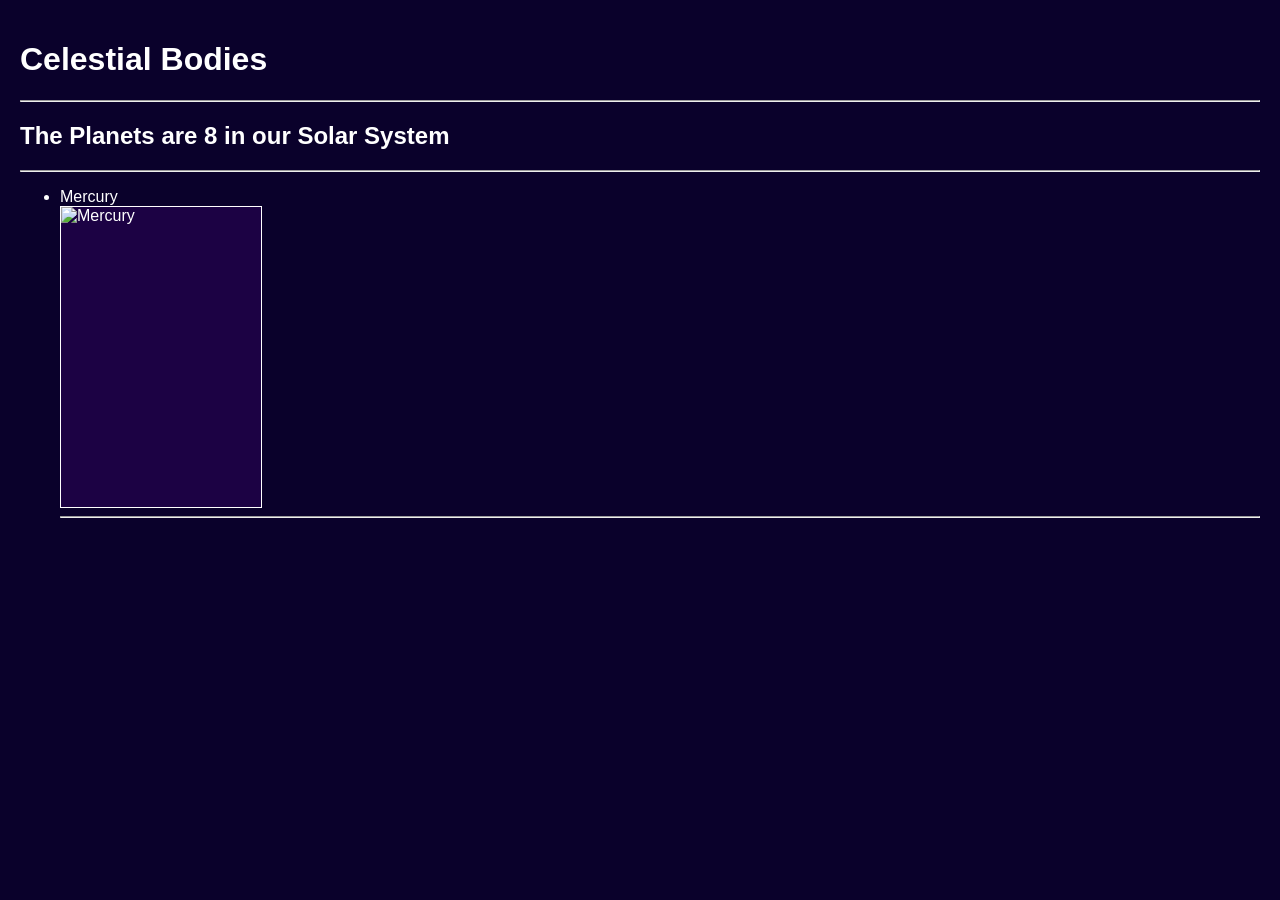
==== planets.html @ 5cb7618b "Initial website" ====
<!DOCTYPE html>
<html lang="en">
<head>
    <meta charset="UTF-8">
    <meta name="viewport" content="width=device-width, initial-scale=1.0">
    <title>Planets</title>
    <style>
        body {
            background: rgb(10, 1, 43);
            color: white;
            font-family: Arial, sans-serif;
            margin: 0;
            padding: 20px;
        }

        .image-container {
          width: 200px;
          height: 300px;
          border: 1px solid white;
          background: black;
        }

        .image-container img {
          width: 100%;
          height: 100%;
          object-fit: cover;
          object-position: 80% 100%;
          display: block;
          background: rgb(28, 2, 68);
        }
    </style>
</head>
<body>
    <h1>Celestial Bodies</h1>
    <hr>
    <h2>The Planets are 8 in our Solar System</h2>
    <hr>
    <ul>
        <li>Mercury</li>
        <div class="image-container">
            <img src="c:\Users\LX\Downloads\Mercury-removebg-preview.png" alt="Mercury">
        </div>
        <hr>
        
    </ul>
</body>
</html>
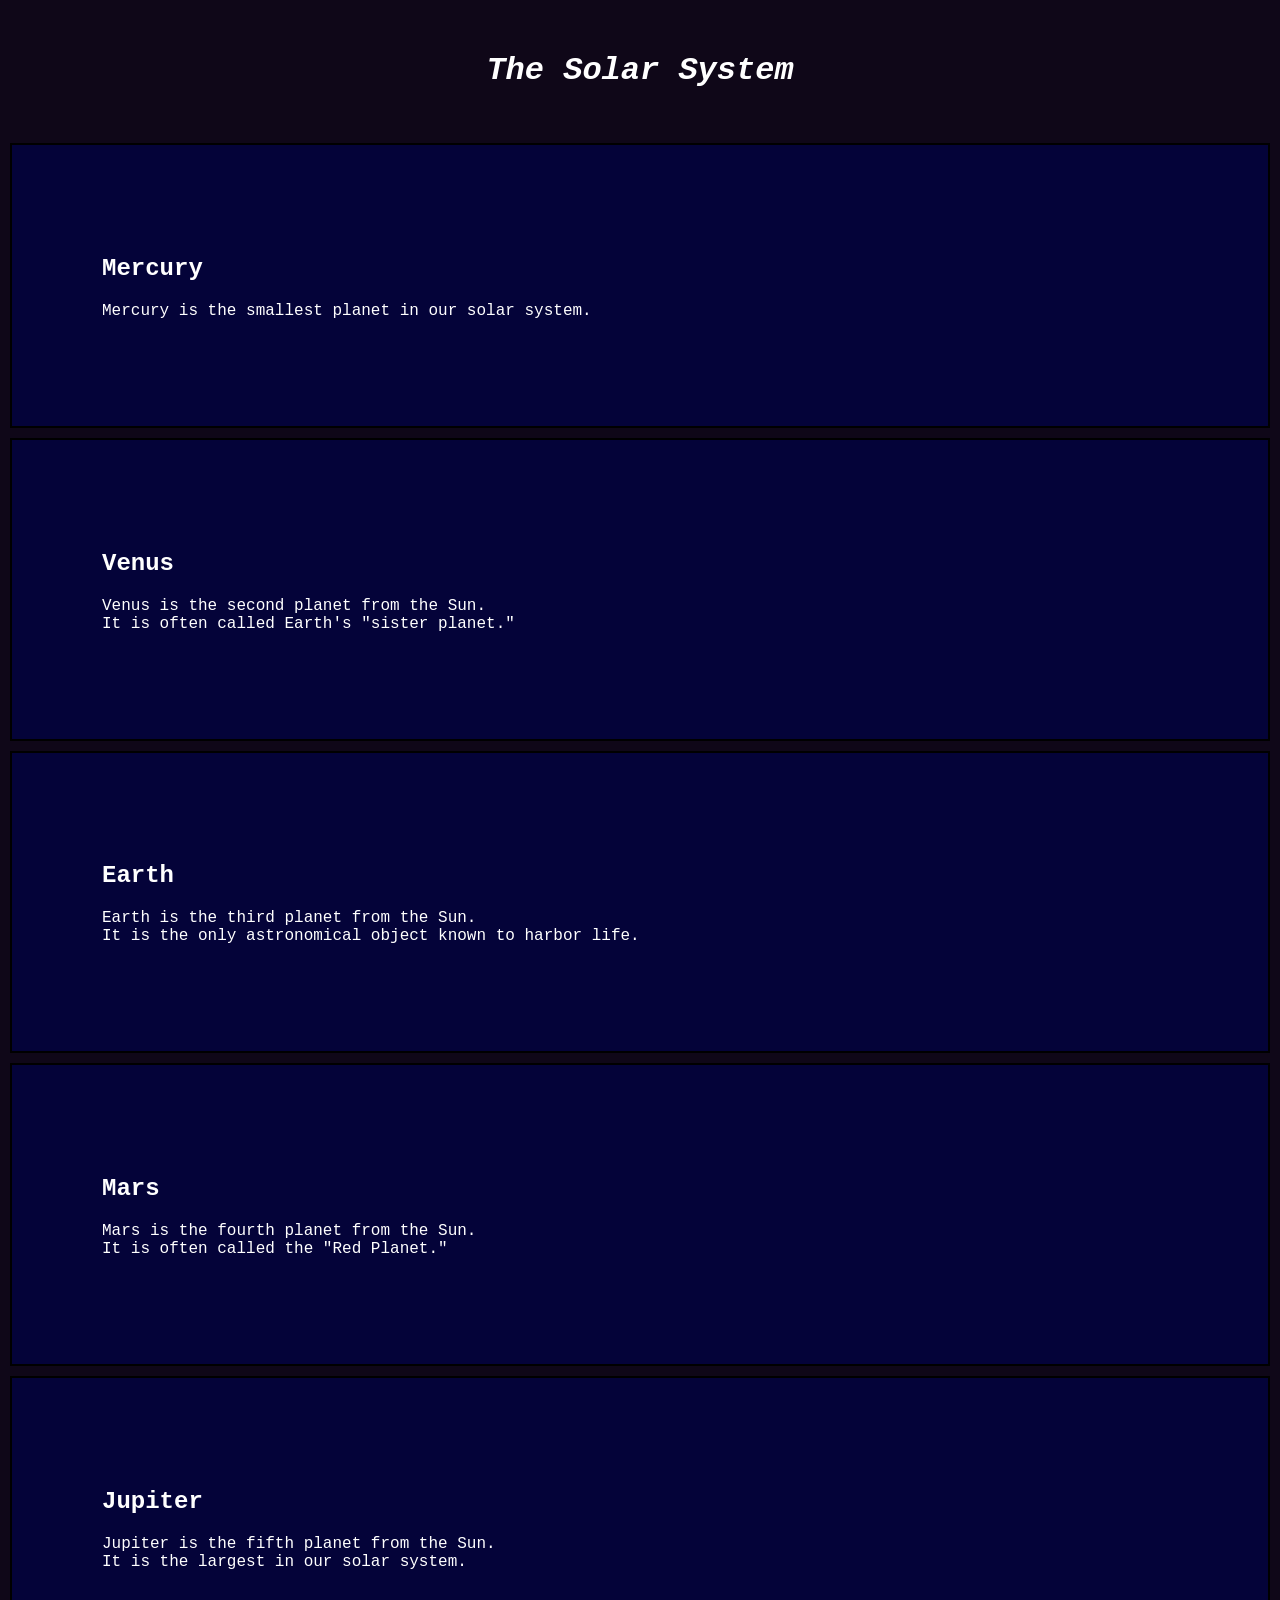
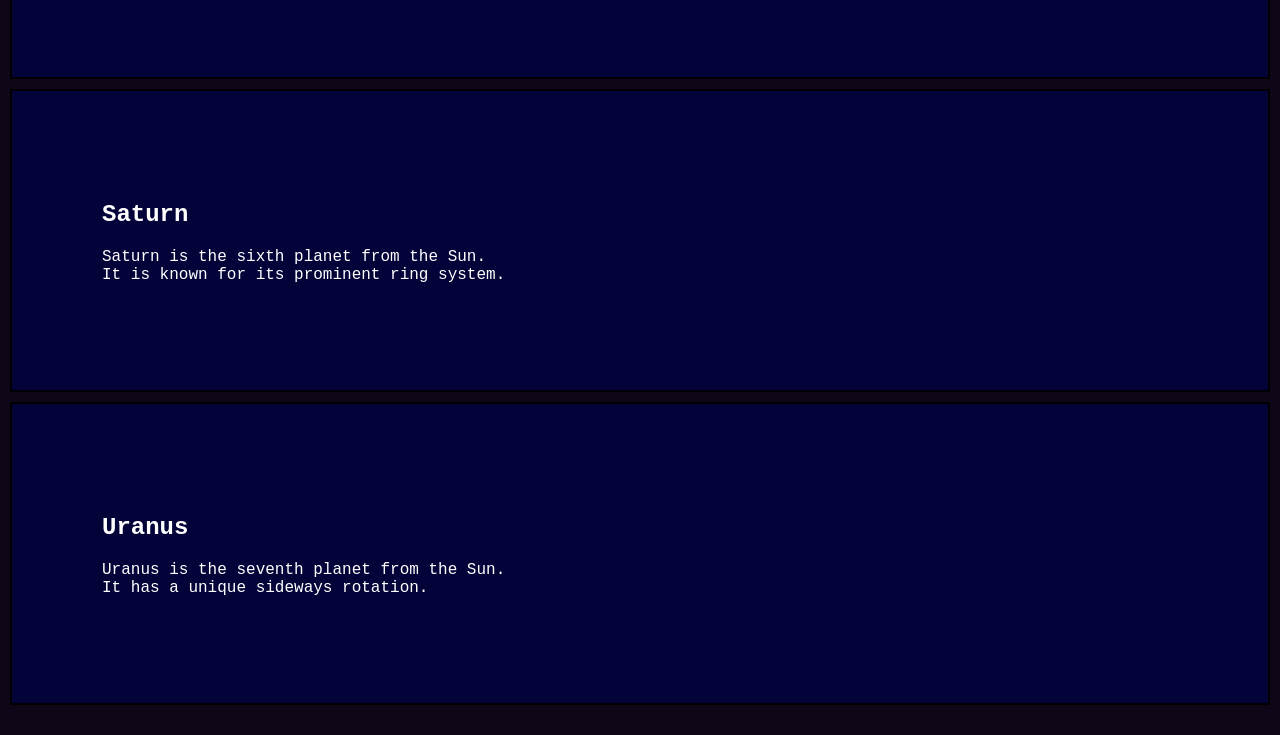
==== commit 75783b3a: "Add files via upload" ====
--- a/planets.html
+++ b/planets.html
@@ -1,47 +1,90 @@
-<!DOCTYPE html>
-<html lang="en">
-<head>
-    <meta charset="UTF-8">
-    <meta name="viewport" content="width=device-width, initial-scale=1.0">
-    <title>Planets</title>
-    <style>
-        body {
-            background: rgb(10, 1, 43);
-            color: white;
-            font-family: Arial, sans-serif;
-            margin: 0;
-            padding: 20px;
-        }
-
-        .image-container {
-          width: 200px;
-          height: 300px;
-          border: 1px solid white;
-          background: black;
-        }
-
-        .image-container img {
-          width: 100%;
-          height: 100%;
-          object-fit: cover;
-          object-position: 80% 100%;
-          display: block;
-          background: rgb(28, 2, 68);
-        }
-    </style>
-</head>
-<body>
-    <h1>Celestial Bodies</h1>
-    <hr>
-    <h2>The Planets are 8 in our Solar System</h2>
-    <hr>
-    <ul>
-        <li>Mercury</li>
-        <div class="image-container">
-            <img src="c:\Users\LX\Downloads\Mercury-removebg-preview.png" alt="Mercury">
-        </div>
-        <hr>
-        
-    </ul>
-</body>
-</html>+<!DOCTYPE html>
+<html lang="en">
+<head>
+  <meta charset="UTF-8" />
+  <meta name="viewport" content="width=device-width, initial-scale=1.0" />
+  <title>Our Solar System</title>
+<h1><i>The Solar System</i></h1>
+  <style>
+    h1 {
+      text-align: center;
+      line-height: 100px;
+      color: white;
+      height: 100px;
+    }
+    body {
+      font-family: cascadia codeSemi-bold, monospace;
+      background-color: #0f0718;
+      margin: 0;
+      padding: 0;
+    }
+    .mercury-image {
+      position: absolute;
+      bottom: 110px;
+      right: 15px;
+      width: 250px;
+      height: 285px;
+      object-fit: cover;
+    }
+    
+    .venus-section {
+      position: relative;
+    }
+    .earth-section {
+      position: relative;
+    }
+    .mars-section {
+      position: relative;
+    }
+.city {
+  background-color: rgb(4, 3, 57);
+  color: white;
+  border: 2px solid black;
+  margin: 10px;
+  padding: 90px;
+}
+</style>
+</head>
+<body>
+
+<div class="city mercury-section">
+<h2>Mercury</h2>
+<p>Mercury is the smallest planet in our solar system.</p>
+<img class="mercury-image" src="https://upload.wikimedia.org/wikipedia/commons/4/4a/Mercury_in_true_color.jpg" alt="Mercury">
+</div> 
+
+<div class="city venus-section">
+<h2>Venus</h2>
+<p>Venus is the second planet from the Sun.<br> It is often called Earth's "sister planet."</p>
+</div>
+
+<div class="city earth-section">
+<h2>Earth</h2>
+<p>Earth is the third planet from the Sun.<br> It is the only astronomical object known to harbor life.</p>
+</div>
+
+<div class="city mars-section">
+<h2>Mars</h2>
+<p>Mars is the fourth planet from the Sun.<br> It is often called the "Red Planet."</p>
+</div>
+
+<div class="city jupiter-section">
+<h2>Jupiter</h2>
+<p>Jupiter is the fifth planet from the Sun.<br> It is the largest in our solar system.</p>
+</div>
+
+<div class="city saturn-section">
+<h2>Saturn</h2>
+<p>Saturn is the sixth planet from the Sun.<br> It is known for its prominent ring system.</p>
+</div>
+
+<div class="city uranus-section">
+<h2>Uranus</h2>
+<p>Uranus is the seventh planet from the Sun.<br> It has a unique sideways rotation.</p>
+</div>
+
+
+
+
+</body>
+</html>
